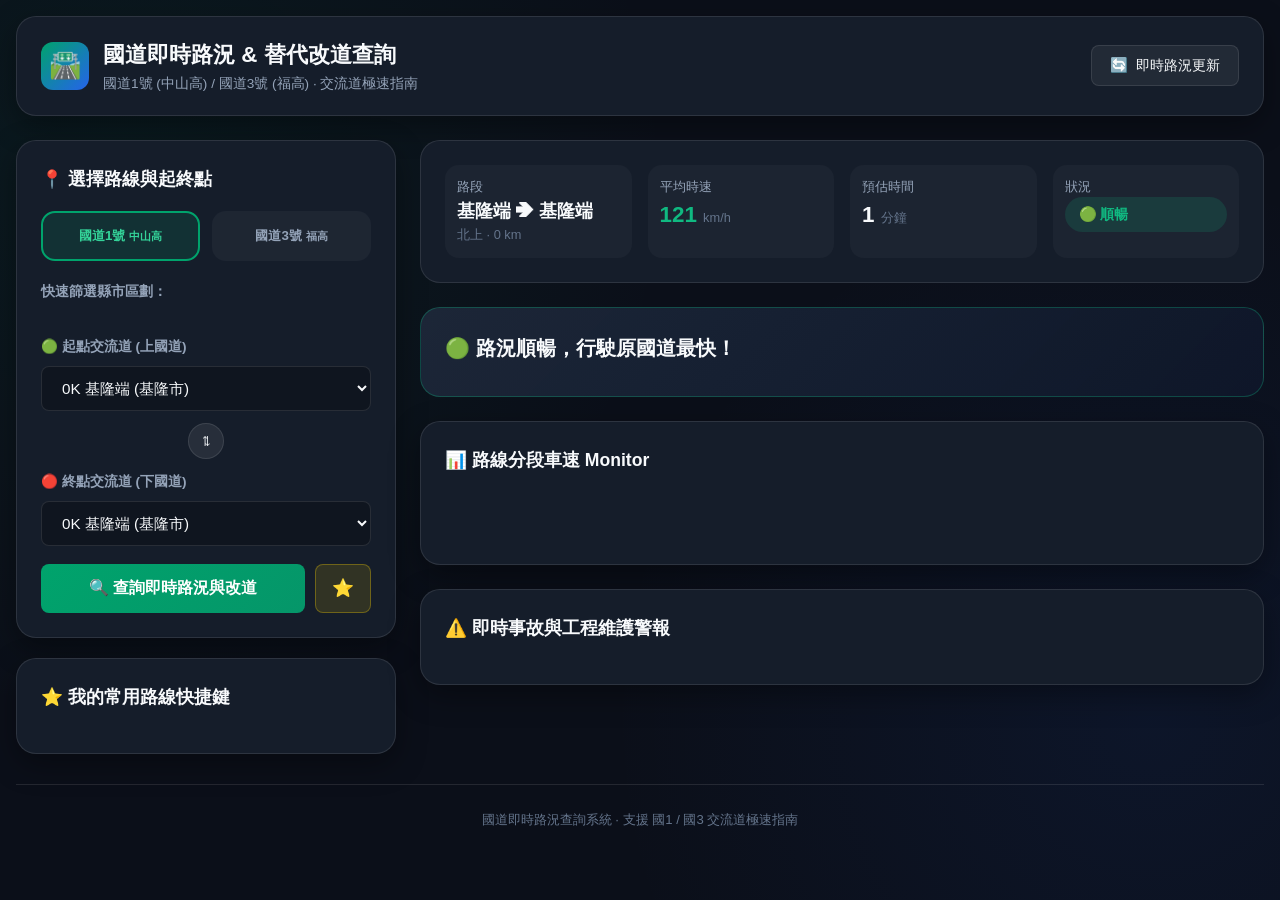
==== freeway-standalone.html @ f390b6ff "Add Taiwan freeway traffic and detour web app" ====
<!DOCTYPE html>
<html lang="zh-TW">
<head>
  <meta charset="UTF-8">
  <meta name="viewport" content="width=device-width, initial-scale=1.0, maximum-scale=1.0, user-scalable=no, viewport-fit=cover">
  <title>台灣國道1號與3號即時路況查詢 暨 改道路線建議系統</title>
  <meta name="description" content="專為台灣駕駛設計之國道1號 (中山高) 與國道3號 (福爾摩沙高) 交流道極速即時路況查詢系統。">
  
  <meta name="apple-mobile-web-app-capable" content="yes">
  <meta name="apple-mobile-web-app-status-bar-style" content="black-translucent">
  <meta name="apple-mobile-web-app-title" content="國道即時路況">
  
  <style>
/* CSS Design System */
:root {
  --font-family: -apple-system, BlinkMacSystemFont, "SF Pro Display", "SF Pro Text", "Segoe UI", Roboto, Arial, "Noto Sans TC", sans-serif;
  --bg-dark: #0B0F19;
  --bg-card: #151D2A;
  --border-color: rgba(255, 255, 255, 0.1);
  --n1-color: #00A36C;
  --n1-bg: rgba(0, 163, 108, 0.15);
  --n3-color: #2563EB;
  --n3-bg: rgba(37, 99, 235, 0.15);
  --text-primary: #F8FAFC;
  --text-secondary: #94A3B8;
  --text-muted: #64748B;
  --radius-sm: 8px;
  --radius-md: 14px;
  --radius-lg: 20px;
  --shadow-card: 0 10px 30px rgba(0, 0, 0, 0.35);
  --transition-fast: all 0.2s cubic-bezier(0.4, 0, 0.2, 1);
}

* { box-sizing: border-box; margin: 0; padding: 0; }
body {
  font-family: var(--font-family);
  background-color: var(--bg-dark);
  color: var(--text-primary);
  line-height: 1.6;
  min-height: 100vh;
  padding: 16px;
  background-image: 
    radial-gradient(circle at 10% 20%, rgba(0, 163, 108, 0.08) 0%, transparent 40%),
    radial-gradient(circle at 90% 80%, rgba(37, 99, 235, 0.08) 0%, transparent 40%);
  background-attachment: fixed;
}
.container { max-width: 1280px; margin: 0 auto; }
.app-header {
  display: flex; justify-content: space-between; align-items: center;
  padding: 20px 24px; background: var(--bg-card); border: 1px solid var(--border-color);
  border-radius: var(--radius-lg); margin-bottom: 24px; box-shadow: var(--shadow-card);
}
.brand { display: flex; align-items: center; gap: 14px; }
.brand-icon {
  width: 48px; height: 48px; background: linear-gradient(135deg, #00A36C 0%, #2563EB 100%);
  border-radius: 12px; display: flex; align-items: center; justify-content: center; font-size: 26px;
}
.brand-title h1 { font-size: 1.4rem; font-weight: 700; color: var(--text-primary); }
.brand-title p { font-size: 0.85rem; color: var(--text-secondary); }
.refresh-btn {
  background: rgba(255, 255, 255, 0.06); border: 1px solid var(--border-color);
  color: var(--text-primary); padding: 10px 18px; border-radius: var(--radius-sm);
  cursor: pointer; display: flex; align-items: center; gap: 8px; font-size: 0.9rem; font-weight: 500;
}
.main-layout { display: grid; grid-template-columns: 380px 1fr; gap: 24px; }
@media (max-width: 992px) { .main-layout { grid-template-columns: 1fr; } }
.sidebar { display: flex; flex-direction: column; gap: 20px; }
.card {
  background: var(--bg-card); border: 1px solid var(--border-color);
  border-radius: var(--radius-lg); padding: 24px; box-shadow: var(--shadow-card);
}
.card-title { font-size: 1.1rem; font-weight: 700; margin-bottom: 18px; display: flex; align-items: center; gap: 8px; }
.highway-tabs { display: grid; grid-template-columns: 1fr 1fr; gap: 12px; margin-bottom: 20px; }
.highway-tab {
  padding: 14px; border-radius: var(--radius-md); background: rgba(255, 255, 255, 0.04);
  border: 2px solid transparent; color: var(--text-secondary); cursor: pointer; text-align: center; font-weight: 700;
}
.highway-tab.active[data-hw="n1"] { background: var(--n1-bg); border-color: var(--n1-color); color: #34D399; }
.highway-tab.active[data-hw="n3"] { background: var(--n3-bg); border-color: var(--n3-color); color: #60A5FA; }
.form-group { margin-bottom: 18px; }
.form-label { display: block; font-size: 0.85rem; font-weight: 600; color: var(--text-secondary); margin-bottom: 8px; }
.county-filter { display: flex; gap: 6px; overflow-x: auto; padding-bottom: 8px; margin-bottom: 12px; }
.county-chip {
  padding: 4px 10px; background: rgba(255, 255, 255, 0.05); border: 1px solid var(--border-color);
  border-radius: 20px; font-size: 0.78rem; white-space: nowrap; cursor: pointer; color: var(--text-secondary);
}
.county-chip.active { background: rgba(255, 255, 255, 0.15); color: var(--text-primary); border-color: rgba(255, 255, 255, 0.3); }
.select-control {
  width: 100%; padding: 12px 16px; background: rgba(0, 0, 0, 0.25); border: 1px solid var(--border-color);
  border-radius: var(--radius-sm); color: var(--text-primary); font-size: 0.95rem; outline: none;
}
.swap-btn-container { display: flex; justify-content: center; margin: -6px 0 12px 0; }
.swap-btn {
  background: rgba(255, 255, 255, 0.08); border: 1px solid var(--border-color); color: var(--text-primary);
  width: 36px; height: 36px; border-radius: 50%; cursor: pointer; display: flex; align-items: center; justify-content: center;
}
.action-buttons { display: grid; grid-template-columns: 1fr auto; gap: 10px; margin-top: 10px; }
.primary-btn {
  background: linear-gradient(135deg, #00A36C 0%, #059669 100%); border: none; color: white;
  padding: 14px; border-radius: var(--radius-sm); font-size: 1rem; font-weight: 700; cursor: pointer;
}
.bookmark-btn {
  background: rgba(255, 215, 0, 0.12); border: 1px solid rgba(255, 215, 0, 0.3); color: #FBBF24;
  padding: 0 16px; border-radius: var(--radius-sm); font-size: 1.1rem; cursor: pointer;
}
.preset-item {
  display: flex; justify-content: space-between; align-items: center; padding: 12px 14px;
  background: rgba(255, 255, 255, 0.04); border: 1px solid var(--border-color); border-radius: var(--radius-sm); cursor: pointer; margin-bottom: 8px;
}
.preset-name { font-size: 0.9rem; font-weight: 700; }
.preset-delete { background: none; border: none; color: var(--text-muted); cursor: pointer; }
.content-area { display: flex; flex-direction: column; gap: 24px; }
.summary-card {
  display: grid; grid-template-columns: repeat(auto-fit, minmax(160px, 1fr)); gap: 16px;
  background: var(--bg-card); border-radius: var(--radius-lg); border: 1px solid var(--border-color); padding: 24px;
}
.stat-box { display: flex; flex-direction: column; padding: 12px; background: rgba(255, 255, 255, 0.03); border-radius: var(--radius-md); }
.stat-label { font-size: 0.8rem; color: var(--text-secondary); }
.stat-value { font-size: 1.4rem; font-weight: 800; color: var(--text-primary); }
.stat-unit { font-size: 0.8rem; font-weight: 400; color: var(--text-muted); }
.status-badge { display: inline-flex; align-items: center; gap: 6px; padding: 6px 14px; border-radius: 20px; font-weight: 700; font-size: 0.9rem; }
.detour-card {
  background: linear-gradient(135deg, rgba(30, 41, 59, 0.9) 0%, rgba(15, 23, 42, 0.95) 100%);
  border: 1px solid rgba(245, 158, 11, 0.4); border-radius: var(--radius-lg); padding: 24px;
}
.detour-card.smooth-route { border-color: rgba(16, 185, 129, 0.3); }
.detour-header { display: flex; justify-content: space-between; margin-bottom: 16px; }
.detour-badge { background: rgba(245, 158, 11, 0.2); color: #FBBF24; padding: 6px 14px; border-radius: 20px; font-weight: 700; font-size: 0.85rem; }
.detour-badge.no-detour { background: rgba(16, 185, 129, 0.2); color: #34D399; }
.detour-title { font-size: 1.25rem; font-weight: 700; margin-bottom: 8px; }
.comparison-grid { display: grid; grid-template-columns: 1fr 1fr; gap: 16px; margin-bottom: 20px; }
.comparison-box { padding: 16px; border-radius: var(--radius-md); background: rgba(0, 0, 0, 0.3); border: 1px solid var(--border-color); }
.comparison-box.alt-box { border-color: rgba(245, 158, 11, 0.5); background: rgba(245, 158, 11, 0.08); }
.turn-instructions { background: rgba(255, 255, 255, 0.03); border-radius: var(--radius-md); padding: 16px; }
.instruction-step { display: flex; gap: 12px; margin-bottom: 10px; font-size: 0.88rem; }
.step-num { background: rgba(255, 255, 255, 0.1); width: 22px; height: 22px; border-radius: 50%; display: flex; align-items: center; justify-content: center; font-size: 0.75rem; font-weight: 700; flex-shrink: 0; }
.visual-timeline { display: flex; align-items: center; overflow-x: auto; padding: 24px 10px; }
.timeline-node { display: flex; flex-direction: column; align-items: center; min-width: 100px; }
.node-dot { width: 18px; height: 18px; border-radius: 50%; background: #334155; border: 3px solid var(--bg-card); }
.node-dot.endpoint { background: #34D399; width: 22px; height: 22px; }
.node-name { font-size: 0.85rem; font-weight: 700; margin-top: 8px; white-space: nowrap; }
.node-km { font-size: 0.75rem; color: var(--text-muted); }
.timeline-segment { flex: 1; min-width: 90px; height: 8px; border-radius: 4px; margin: 0 -10px; position: relative; top: -18px; display: flex; align-items: center; justify-content: center; }
.segment-speed-tag { background: rgba(0, 0, 0, 0.8); padding: 2px 8px; border-radius: 10px; font-size: 0.75rem; font-weight: 700; white-space: nowrap; }
.incidents-list { display: flex; flex-direction: column; gap: 12px; }
.incident-item { display: flex; gap: 14px; padding: 16px; background: rgba(255, 255, 255, 0.03); border: 1px solid var(--border-color); border-radius: var(--radius-md); }
.incident-icon { font-size: 1.5rem; padding: 8px; background: rgba(255, 255, 255, 0.05); border-radius: var(--radius-sm); }
.incident-header-row { display: flex; justify-content: space-between; margin-bottom: 4px; }
.app-footer { text-align: center; padding: 24px 0; margin-top: 30px; font-size: 0.82rem; color: var(--text-muted); border-top: 1px solid var(--border-color); }
  </style>
</head>
<body>
  <div class="container">
    <header class="app-header">
      <div class="brand">
        <div class="brand-icon">🛣️</div>
        <div class="brand-title">
          <h1>國道即時路況 & 替代改道查詢</h1>
          <p>國道1號 (中山高) / 國道3號 (福高) · 交流道極速指南</p>
        </div>
      </div>
      <div class="header-status">
        <button id="refreshBtn" class="refresh-btn">
          <span class="refresh-icon">🔄</span>
          <span>即時路況更新</span>
        </button>
      </div>
    </header>

    <main class="main-layout">
      <aside class="sidebar">
        <section class="card">
          <h2 class="card-title">📍 選擇路線與起終點</h2>
          <div class="highway-tabs">
            <button class="highway-tab active" data-hw="n1">
              <span>國道1號</span>
              <small>中山高</small>
            </button>
            <button class="highway-tab" data-hw="n3">
              <span>國道3號</span>
              <small>福高</small>
            </button>
          </div>
          <div class="form-group">
            <label class="form-label">快速篩選縣市區劃：</label>
            <div id="countyChips" class="county-filter"></div>
          </div>
          <div class="form-group">
            <label for="startInterchange" class="form-label">🟢 起點交流道 (上國道)</label>
            <select id="startInterchange" class="select-control"></select>
          </div>
          <div class="swap-btn-container">
            <button id="swapBtn" class="swap-btn" title="反轉起終點">⇅</button>
          </div>
          <div class="form-group">
            <label for="endInterchange" class="form-label">🔴 終點交流道 (下國道)</label>
            <select id="endInterchange" class="select-control"></select>
          </div>
          <div class="action-buttons">
            <button id="queryBtn" class="primary-btn">🔍 查詢即時路況與改道</button>
            <button id="bookmarkBtn" class="bookmark-btn">⭐️</button>
          </div>
        </section>

        <section class="card">
          <h2 class="card-title">⭐ 我的常用路線快捷鍵</h2>
          <div id="presetsList" class="presets-list"></div>
        </section>
      </aside>

      <section class="content-area">
        <div id="summaryCard" class="summary-card"></div>
        <div id="detourCardContainer"></div>
        <div class="card">
          <h2 class="card-title">📊 路線分段車速 Monitor</h2>
          <div id="visualTimeline" class="visual-timeline"></div>
        </div>
        <div class="card">
          <h2 class="card-title">⚠️ 即時事故與工程維護警報</h2>
          <div id="incidentsList" class="incidents-list"></div>
        </div>
      </section>
    </main>

    <footer class="app-footer">
      <p>國道即時路況查詢系統 · 支援 國1 / 國3 交流道極速指南</p>
    </footer>
  </div>

  <script>
// Bundled Interchanges & Engine Script
const HIGHWAY_DATA = {
  n1: {
    id: 'n1', name: '國道1號 (中山高速公路)', shortName: '國1 中山高',
    counties: ['基隆市', '新北市', '台北市', '桃園市', '新竹縣', '新竹市', '苗栗縣', '台中市', '彰化縣', '雲林縣', '嘉義縣', '嘉義市', '台南市', '高雄市'],
    interchanges: [
      { id: 'n1_0', name: '基隆端', km: 0.0, county: '基隆市' },
      { id: 'n1_2', name: '八堵交流道', km: 2.6, county: '基隆市' },
      { id: 'n1_5', name: '大華系統交流道', km: 5.0, county: '基隆市' },
      { id: 'n1_7', name: '五堵交流道', km: 7.0, county: '基隆市' },
      { id: 'n1_10', name: '汐止交流道', km: 10.5, county: '新北市' },
      { id: 'n1_11', name: '汐止系統交流道', km: 11.5, county: '新北市' },
      { id: 'n1_15', name: '東湖交流道', km: 15.2, county: '台北市' },
      { id: 'n1_17', name: '內湖交流道', km: 16.8, county: '台北市' },
      { id: 'n1_23', name: '圓山交流道', km: 23.2, county: '台北市' },
      { id: 'n1_25', name: '台北交流道 (重慶北路)', km: 25.1, county: '台北市' },
      { id: 'n1_27', name: '三重交流道', km: 27.1, county: '新北市' },
      { id: 'n1_33', name: '五股交流道', km: 33.1, county: '新北市' },
      { id: 'n1_41', name: '林口交流道', km: 41.4, county: '新北市' },
      { id: 'n1_49', name: '桃園交流道 (南崁)', km: 49.1, county: '桃園市' },
      { id: 'n1_52', name: '機場系統交流道', km: 52.5, county: '桃園市' },
      { id: 'n1_57', name: '內壢交流道', km: 57.0, county: '桃園市' },
      { id: 'n1_62', name: '中壢交流道', km: 62.4, county: '桃園市' },
      { id: 'n1_65', name: '平鎮系統交流道', km: 65.4, county: '桃園市' },
      { id: 'n1_69', name: '楊梅交流道', km: 69.2, county: '桃園市' },
      { id: 'n1_83', name: '湖口交流道', km: 83.8, county: '新竹縣' },
      { id: 'n1_91', name: '竹北交流道', km: 91.0, county: '新竹縣' },
      { id: 'n1_95', name: '新竹交流道', km: 95.4, county: '新竹市' },
      { id: 'n1_99', name: '新竹系統交流道', km: 99.4, county: '新竹市' },
      { id: 'n1_110', name: '頭份交流道', km: 110.4, county: '苗栗縣' },
      { id: 'n1_125', name: '頭屋交流道', km: 125.4, county: '苗栗縣' },
      { id: 'n1_132', name: '苗栗交流道', km: 132.8, county: '苗栗縣' },
      { id: 'n1_150', name: '三義交流道', km: 150.2, county: '苗栗縣' },
      { id: 'n1_160', name: '后里交流道', km: 160.6, county: '台中市' },
      { id: 'n1_165', name: '台中系統交流道', km: 165.5, county: '台中市' },
      { id: 'n1_174', name: '大雅交流道', km: 174.2, county: '台中市' },
      { id: 'n1_178', name: '台中交流道 (台灣大道)', km: 178.6, county: '台中市' },
      { id: 'n1_181', name: '南屯交流道', km: 181.4, county: '台中市' },
      { id: 'n1_192', name: '彰化系統交流道', km: 192.8, county: '彰化縣' },
      { id: 'n1_198', name: '彰化交流道', km: 198.4, county: '彰化縣' },
      { id: 'n1_207', name: '埔鹽系統交流道', km: 207.7, county: '彰化縣' },
      { id: 'n1_211', name: '員林交流道', km: 211.0, county: '彰化縣' },
      { id: 'n1_230', name: '西螺交流道', km: 230.5, county: '雲林縣' },
      { id: 'n1_243', name: '雲林系統交流道', km: 243.8, county: '雲林縣' },
      { id: 'n1_264', name: '嘉義交流道', km: 264.8, county: '嘉義市' },
      { id: 'n1_272', name: '嘉義系統交流道', km: 272.9, county: '嘉義縣' },
      { id: 'n1_288', name: '新營交流道', km: 288.4, county: '台南市' },
      { id: 'n1_315', name: '台南系統交流道', km: 315.5, county: '台南市' },
      { id: 'n1_327', name: '仁德交流道', km: 327.4, county: '台南市' },
      { id: 'n1_330', name: '仁德系統交流道', km: 330.4, county: '台南市' },
      { id: 'n1_346', name: '高雄系統交流道', km: 346.7, county: '高雄市' },
      { id: 'n1_362', name: '鼎金系統交流道', km: 362.4, county: '高雄市' },
      { id: 'n1_367', name: '高雄交流道', km: 367.4, county: '高雄市' },
      { id: 'n1_373', name: '高雄端', km: 373.4, county: '高雄市' }
    ]
  },
  n3: {
    id: 'n3', name: '國道3號 (福爾摩沙高速公路)', shortName: '國3 福高',
    counties: ['基隆市', '新北市', '台北市', '桃園市', '新竹縣', '新竹市', '苗栗縣', '台中市', '彰化縣', '南投縣', '雲林縣', '嘉義縣', '台南市', '高雄市', '屏東縣'],
    interchanges: [
      { id: 'n3_0', name: '基金交流道', km: 0.0, county: '基隆市' },
      { id: 'n3_10', name: '汐止系統交流道', km: 10.9, county: '新北市' },
      { id: 'n3_15', name: '南港交流道', km: 15.1, county: '台北市' },
      { id: 'n3_20', name: '木柵交流道', km: 20.8, county: '台北市' },
      { id: 'n3_26', name: '新店交流道', km: 26.8, county: '新北市' },
      { id: 'n3_35', name: '中和交流道', km: 35.8, county: '新北市' },
      { id: 'n3_42', name: '土城交流道', km: 42.8, county: '新北市' },
      { id: 'n3_50', name: '三峽交流道', km: 50.6, county: '新北市' },
      { id: 'n3_62', name: '大溪交流道', km: 62.7, county: '桃園市' },
      { id: 'n3_68', name: '龍潭交流道', km: 68.3, county: '桃園市' },
      { id: 'n3_79', name: '關西交流道', km: 79.3, county: '新竹縣' },
      { id: 'n3_90', name: '竹林交流道', km: 90.3, county: '新竹縣' },
      { id: 'n3_100', name: '新竹系統交流道', km: 100.8, county: '新竹縣' },
      { id: 'n3_109', name: '香山交流道', km: 109.2, county: '新竹市' },
      { id: 'n3_115', name: '西濱交流道', km: 115.2, county: '苗栗縣' },
      { id: 'n3_130', name: '後龍交流道', km: 130.6, county: '苗栗縣' },
      { id: 'n3_164', name: '大甲交流道', km: 164.2, county: '台中市' },
      { id: 'n3_176', name: '沙鹿交流道', km: 176.1, county: '台中市' },
      { id: 'n3_196', name: '彰化系統交流道', km: 196.8, county: '彰化縣' },
      { id: 'n3_202', name: '快官交流道', km: 202.1, county: '彰化縣' },
      { id: 'n3_209', name: '中投交流道', km: 209.0, county: '台中市' },
      { id: 'n3_211', name: '霧峰交流道', km: 211.3, county: '台中市' },
      { id: 'n3_217', name: '草屯交流道', km: 217.4, county: '南投縣' },
      { id: 'n3_228', name: '南投交流道', km: 228.3, county: '南投縣' },
      { id: 'n3_237', name: '名間交流道', km: 237.0, county: '南投縣' },
      { id: 'n3_260', name: '斗六交流道', km: 260.7, county: '雲林縣' },
      { id: 'n3_297', name: '中埔交流道', km: 297.4, county: '嘉義縣' },
      { id: 'n3_334', name: '官田系統交流道', km: 334.9, county: '台南市' },
      { id: 'n3_357', name: '關廟交流道', km: 357.0, county: '台南市' },
      { id: 'n3_383', name: '燕巢系統交流道', km: 383.5, county: '高雄市' },
      { id: 'n3_391', name: '九如交流道', km: 391.6, county: '屏東縣' },
      { id: 'n3_415', name: '竹田系統交流道', km: 415.2, county: '屏東縣' },
      { id: 'n3_431', name: '大鵬灣端', km: 431.5, county: '屏東縣' }
    ]
  }
};

const DETOUR_DATABASE = [
  {
    id: 'detour_north_61', highwayId: 'n1', name: '台北-新竹/苗栗段 避開國1壅塞改走台61西濱快速道路',
    startKm: 33.0, endKm: 110.0, alternateRouteName: '台61線 西濱快速道路 (八里 ➔ 香山 ➔ 竹南)',
    offRampInstruction: '從五股交流道改接台64線快速道路（八里方向），隨後轉入台61線西濱快速道路南下。',
    onRampInstruction: '於台61線香山/竹南匝道駛離，依指標轉台1己線或縣道124線重新接回國道1號頭份/竹北交流道。',
    baseSpeed: 75
  },
  {
    id: 'detour_general_line1', highwayId: 'n1', name: '短程區域替代：改走台1線 (省道中山路)',
    startKm: 0.0, endKm: 373.0, alternateRouteName: '省道 台1線 (中山路)',
    offRampInstruction: '於前方最新交流道立刻駛離國道，跟隨「台1線」省道標誌行駛。',
    onRampInstruction: '通過事故/嚴重壅塞路段後，於下一個交流道重新進入國道。',
    baseSpeed: 50
  }
];

class TrafficEngine {
  constructor() { this.generateMockIncidents(); }
  generateMockIncidents() {
    this.incidentsSeed = [
      { id: '1', highwayId: 'n1', km: 42.5, type: 'accident', title: '小客車追撞事故', severity: 'high', speedDrop: 45, icon: '💥', desc: '占用內側車道，警方已抵達處理中。', locationName: '國道1號 南向 42.5K', timestamp: '即時' },
      { id: '2', highwayId: 'n3', km: 78.0, type: 'construction', title: '路面修補施工', severity: 'medium', speedDrop: 25, icon: '🚧', desc: '占用外側路肩，請減速慢行。', locationName: '國道3號 北向 78.0K', timestamp: '即時' }
    ];
  }
  evaluateRoute(highwayId, startId, endId) {
    const hw = HIGHWAY_DATA[highwayId];
    const startIndex = hw.interchanges.findIndex(i => i.id === startId);
    const endIndex = hw.interchanges.findIndex(i => i.id === endId);
    if (startIndex === -1 || endIndex === -1) return null;

    const isSouthbound = startIndex < endIndex;
    const step = isSouthbound ? 1 : -1;
    const routeNodes = [];
    for (let i = startIndex; isSouthbound ? i <= endIndex : i >= endIndex; i += step) {
      routeNodes.push(hw.interchanges[i]);
    }

    const startKm = hw.interchanges[startIndex].km;
    const endKm = hw.interchanges[endIndex].km;
    const totalDist = Math.abs(endKm - startKm);
    const minKm = Math.min(startKm, endKm);
    const maxKm = Math.max(startKm, endKm);

    const activeInc = this.incidentsSeed.filter(inc => inc.highwayId === highwayId && inc.km >= minKm && inc.km <= maxKm);

    const segments = [];
    let totalMins = 0;
    let worstSpeed = 110;

    for (let i = 0; i < routeNodes.length - 1; i++) {
      const from = routeNodes[i];
      const to = routeNodes[i + 1];
      const segDist = Math.abs(to.km - from.km);
      let speed = 90;
      if (from.name.includes('林口') || from.name.includes('湖口') || from.name.includes('中和')) speed -= 25;
      activeInc.forEach(inc => speed -= inc.speedDrop);
      speed = Math.max(20, Math.min(110, speed));
      if (speed < worstSpeed) worstSpeed = speed;
      const travelMins = Math.round((segDist / speed) * 60);
      totalMins += travelMins;
      segments.push({ from, to, distance: Math.round(segDist*10)/10, speed, travelMins, status: this.getStatus(speed), incidents: activeInc });
    }

    const avgSpeed = Math.round(worstSpeed * 1.1);
    const rule = DETOUR_DATABASE[0];
    const detourMins = Math.round((totalDist * 1.1 / rule.baseSpeed) * 60);

    return {
      highway: hw, start: hw.interchanges[startIndex], end: hw.interchanges[endIndex],
      directionName: isSouthbound ? '南下' : '北上', totalDistance: Math.round(totalDist*10)/10,
      totalTravelMinutes: Math.max(1, totalMins), averageSpeed: avgSpeed, worstSpeed, overallStatus: this.getStatus(avgSpeed),
      segments, incidents: activeInc,
      detourAdvice: {
        recommended: worstSpeed < 50 || activeInc.length > 0, rule, detourTravelMins: detourMins,
        minutesSaved: totalMins - detourMins, reason: activeInc.length > 0 ? '目前發生事故壅塞，建議改道。' : '車流順暢，原國道最快。'
      }
    };
  }
  getStatus(speed) {
    if (speed >= 80) return { label: '順暢', color: '#10B981', bg: 'rgba(16,185,129,0.15)', icon: '🟢' };
    if (speed >= 60) return { label: '車多', color: '#84CC16', bg: 'rgba(132,204,22,0.15)', icon: '🟡' };
    if (speed >= 40) return { label: '壅塞', color: '#F59E0B', bg: 'rgba(245,158,11,0.15)', icon: '🟠' };
    return { label: '嚴重要塞', color: '#EF4444', bg: 'rgba(239,68,68,0.2)', icon: '🔴' };
  }
}

document.addEventListener('DOMContentLoaded', () => {
  const engine = new TrafficEngine();
  let currentHw = 'n1';
  let savedPresets = JSON.parse(localStorage.getItem('freeway_saved_presets') || '[]');

  const startSel = document.getElementById('startInterchange');
  const endSel = document.getElementById('endInterchange');
  const swapBtn = document.getElementById('swapBtn');
  const queryBtn = document.getElementById('queryBtn');
  const bookmarkBtn = document.getElementById('bookmarkBtn');
  const refreshBtn = document.getElementById('refreshBtn');

  function populateSelects() {
    const hw = HIGHWAY_DATA[currentHw];
    startSel.innerHTML = ''; endSel.innerHTML = '';
    hw.interchanges.forEach(item => {
      startSel.appendChild(new Option(`${item.km}K ${item.name} (${item.county})`, item.id));
      endSel.appendChild(new Option(`${item.km}K ${item.name} (${item.county})`, item.id));
    });
  }

  function query() {
    const res = engine.evaluateRoute(currentHw, startSel.value, endSel.value);
    if (!res) return;
    document.getElementById('summaryCard').innerHTML = `
      <div class="stat-box"><span class="stat-label">路段</span><span class="stat-value" style="font-size:1.1rem;">${res.start.name} ➔ ${res.end.name}</span><span class="stat-unit">${res.directionName} · ${res.totalDistance} km</span></div>
      <div class="stat-box"><span class="stat-label">平均時速</span><span class="stat-value" style="color:${res.overallStatus.color};">${res.averageSpeed} <span class="stat-unit">km/h</span></span></div>
      <div class="stat-box"><span class="stat-label">預估時間</span><span class="stat-value">${res.totalTravelMinutes} <span class="stat-unit">分鐘</span></span></div>
      <div class="stat-box"><span class="stat-label">狀況</span><div class="status-badge" style="background:${res.overallStatus.bg}; color:${res.overallStatus.color};">${res.overallStatus.icon} ${res.overallStatus.label}</div></div>
    `;

    const d = res.detourAdvice;
    document.getElementById('detourCardContainer').innerHTML = d.recommended ? `
      <div class="detour-card">
        <div class="detour-header"><div><div class="detour-title">⚠️ 建議改道路線</div><div style="font-size:0.9rem; color:#CBD5E1;">${d.reason}</div></div><div class="detour-badge">🛣️ 建議改道</div></div>
        <div class="comparison-grid">
          <div class="comparison-box"><div style="font-size:0.8rem; color:#94A3B8;">🚗 原國道</div><div style="font-size:1.3rem; font-weight:800;">${res.totalTravelMinutes} 分鐘</div></div>
          <div class="comparison-box alt-box"><div style="font-size:0.8rem; color:#FBBF24;">🛣️ ${d.rule.alternateRouteName}</div><div style="font-size:1.3rem; font-weight:800; color:#FBBF24;">預估 ${d.detourTravelMins} 分鐘</div></div>
        </div>
        <div class="turn-instructions"><div class="instruction-step"><span class="step-num">1</span><div><strong>切換指引：</strong>${d.rule.offRampInstruction}</div></div></div>
      </div>
    ` : `<div class="detour-card smooth-route"><div class="detour-title">🟢 路況順暢，行駛原國道最快！</div></div>`;
  }

  document.querySelectorAll('.highway-tab').forEach(tab => {
    tab.addEventListener('click', () => {
      document.querySelectorAll('.highway-tab').forEach(t => t.classList.remove('active'));
      tab.classList.add('active'); currentHw = tab.dataset.hw;
      populateSelects(); query();
    });
  });

  swapBtn.addEventListener('click', () => {
    const t = startSel.value; startSel.value = endSel.value; endSel.value = t; query();
  });
  queryBtn.addEventListener('click', query);
  refreshBtn.addEventListener('click', () => { engine.generateMockIncidents(); query(); });

  populateSelects(); query();
});
  </script>
</body>
</html>
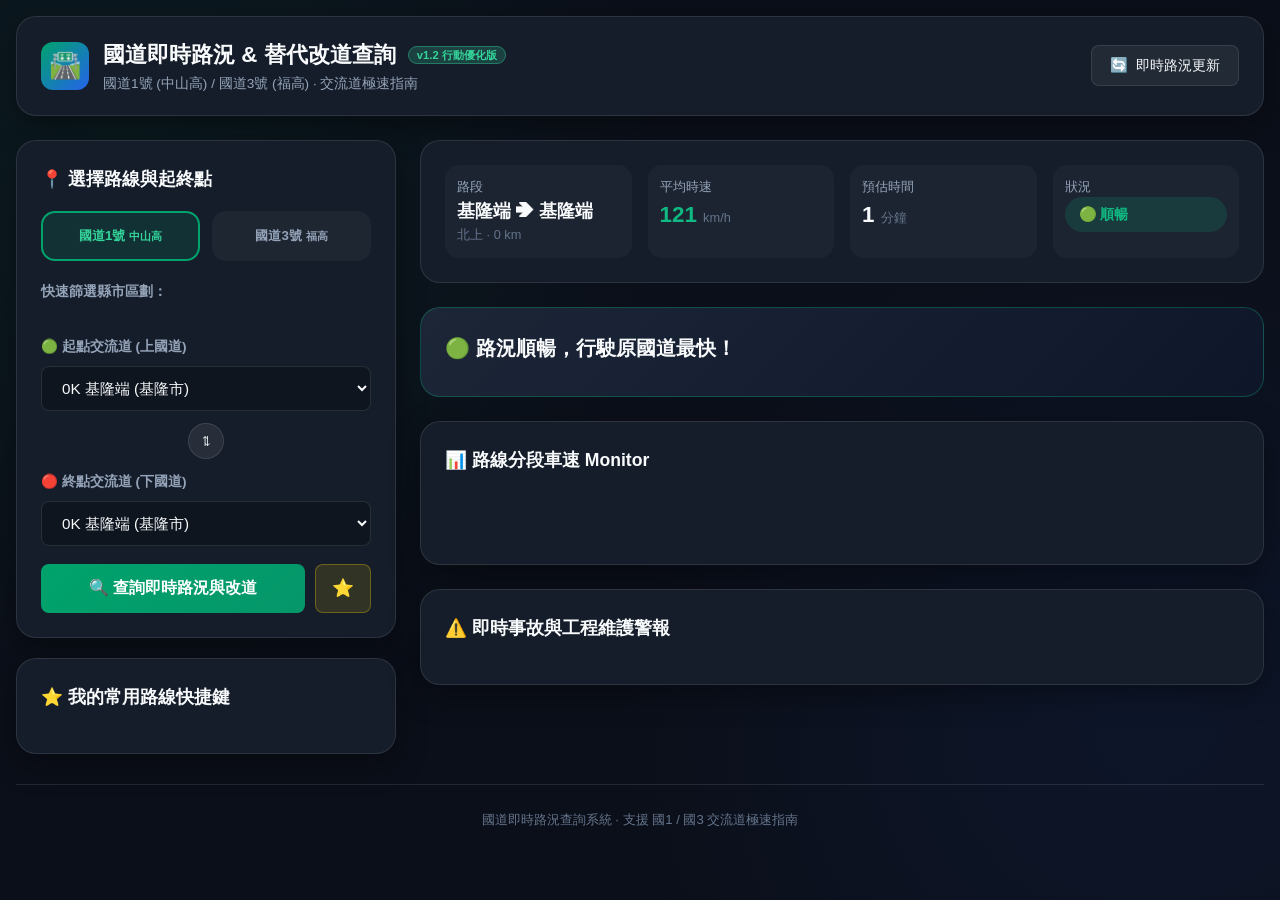
==== commit 3d45fe68: "Add version indicator v1.2 Mobile Edition" ====
--- a/freeway-standalone.html
+++ b/freeway-standalone.html
@@ -63,7 +63,24 @@
   cursor: pointer; display: flex; align-items: center; gap: 8px; font-size: 0.9rem; font-weight: 500;
 }
 .main-layout { display: grid; grid-template-columns: 380px 1fr; gap: 24px; }
-@media (max-width: 992px) { .main-layout { grid-template-columns: 1fr; } }
+@media (max-width: 992px) { .main-layout { grid-template-columns: 1fr; gap: 16px; } }
+@media (max-width: 768px) {
+  body { padding: 10px 8px; }
+  .app-header { flex-direction: column; align-items: stretch; padding: 16px; gap: 12px; text-align: center; }
+  .brand { justify-content: center; }
+  .brand-icon { width: 40px; height: 40px; font-size: 22px; }
+  .brand-title h1 { font-size: 1.15rem; }
+  .header-status { width: 100%; }
+  .refresh-btn { width: 100%; justify-content: center; padding: 12px; }
+  .card { padding: 16px; border-radius: 14px; }
+  .summary-card { padding: 16px; grid-template-columns: 1fr 1fr; gap: 10px; }
+  .stat-box { padding: 10px; }
+  .stat-value { font-size: 1.15rem; }
+  .comparison-grid { grid-template-columns: 1fr; gap: 12px; }
+  .detour-card { padding: 16px; }
+  .detour-header { flex-direction: column; gap: 8px; }
+  .detour-badge { align-self: flex-start; }
+}
 .sidebar { display: flex; flex-direction: column; gap: 20px; }
 .card {
   background: var(--bg-card); border: 1px solid var(--border-color);
@@ -155,7 +172,7 @@
       <div class="brand">
         <div class="brand-icon">🛣️</div>
         <div class="brand-title">
-          <h1>國道即時路況 & 替代改道查詢</h1>
+          <h1>國道即時路況 & 替代改道查詢 <span style="font-size: 0.7rem; background: rgba(52, 211, 153, 0.2); color: #34D399; padding: 2px 8px; border-radius: 10px; border: 1px solid rgba(52, 211, 153, 0.4); margin-left: 6px; vertical-align: middle;">v1.2 行動優化版</span></h1>
           <p>國道1號 (中山高) / 國道3號 (福高) · 交流道極速指南</p>
         </div>
       </div>
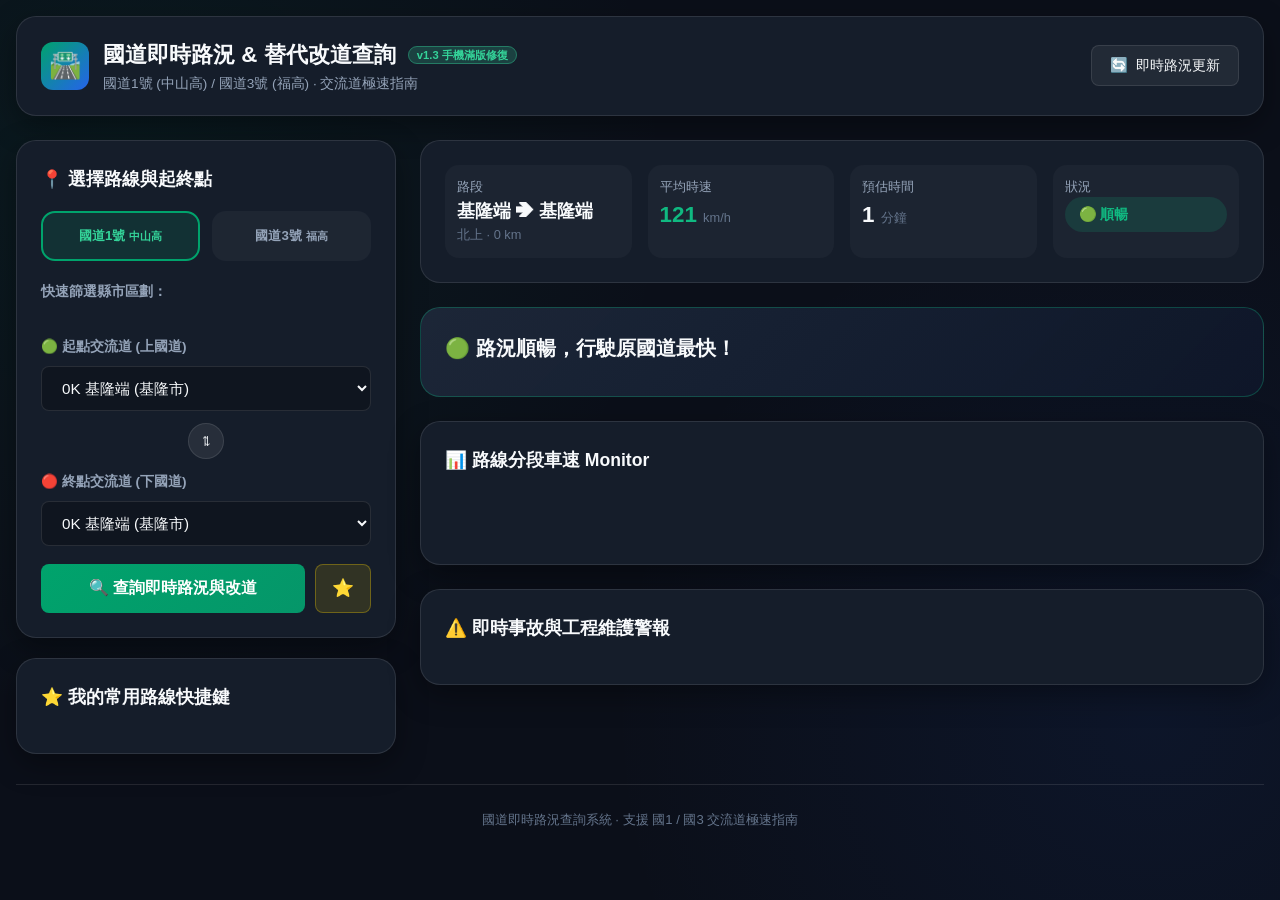
==== commit 1eb62d38: "Fix mobile CSS cascade order with bottom media queries v1.3" ====
--- a/freeway-standalone.html
+++ b/freeway-standalone.html
@@ -32,6 +32,7 @@
 }
 
 * { box-sizing: border-box; margin: 0; padding: 0; }
+html, body { width: 100%; max-width: 100vw; overflow-x: hidden; }
 body {
   font-family: var(--font-family);
   background-color: var(--bg-dark);
@@ -44,7 +45,7 @@
     radial-gradient(circle at 90% 80%, rgba(37, 99, 235, 0.08) 0%, transparent 40%);
   background-attachment: fixed;
 }
-.container { max-width: 1280px; margin: 0 auto; }
+.container { width: 100%; max-width: 1280px; margin: 0 auto; box-sizing: border-box; }
 .app-header {
   display: flex; justify-content: space-between; align-items: center;
   padding: 20px 24px; background: var(--bg-card); border: 1px solid var(--border-color);
@@ -62,29 +63,11 @@
   color: var(--text-primary); padding: 10px 18px; border-radius: var(--radius-sm);
   cursor: pointer; display: flex; align-items: center; gap: 8px; font-size: 0.9rem; font-weight: 500;
 }
-.main-layout { display: grid; grid-template-columns: 380px 1fr; gap: 24px; }
-@media (max-width: 992px) { .main-layout { grid-template-columns: 1fr; gap: 16px; } }
-@media (max-width: 768px) {
-  body { padding: 10px 8px; }
-  .app-header { flex-direction: column; align-items: stretch; padding: 16px; gap: 12px; text-align: center; }
-  .brand { justify-content: center; }
-  .brand-icon { width: 40px; height: 40px; font-size: 22px; }
-  .brand-title h1 { font-size: 1.15rem; }
-  .header-status { width: 100%; }
-  .refresh-btn { width: 100%; justify-content: center; padding: 12px; }
-  .card { padding: 16px; border-radius: 14px; }
-  .summary-card { padding: 16px; grid-template-columns: 1fr 1fr; gap: 10px; }
-  .stat-box { padding: 10px; }
-  .stat-value { font-size: 1.15rem; }
-  .comparison-grid { grid-template-columns: 1fr; gap: 12px; }
-  .detour-card { padding: 16px; }
-  .detour-header { flex-direction: column; gap: 8px; }
-  .detour-badge { align-self: flex-start; }
-}
-.sidebar { display: flex; flex-direction: column; gap: 20px; }
+.main-layout { display: grid; grid-template-columns: 380px 1fr; gap: 24px; width: 100%; }
+.sidebar { display: flex; flex-direction: column; gap: 20px; width: 100%; }
 .card {
   background: var(--bg-card); border: 1px solid var(--border-color);
-  border-radius: var(--radius-lg); padding: 24px; box-shadow: var(--shadow-card);
+  border-radius: var(--radius-lg); padding: 24px; box-shadow: var(--shadow-card); width: 100%;
 }
 .card-title { font-size: 1.1rem; font-weight: 700; margin-bottom: 18px; display: flex; align-items: center; gap: 8px; }
 .highway-tabs { display: grid; grid-template-columns: 1fr 1fr; gap: 12px; margin-bottom: 20px; }
@@ -94,9 +77,9 @@
 }
 .highway-tab.active[data-hw="n1"] { background: var(--n1-bg); border-color: var(--n1-color); color: #34D399; }
 .highway-tab.active[data-hw="n3"] { background: var(--n3-bg); border-color: var(--n3-color); color: #60A5FA; }
-.form-group { margin-bottom: 18px; }
+.form-group { margin-bottom: 18px; width: 100%; }
 .form-label { display: block; font-size: 0.85rem; font-weight: 600; color: var(--text-secondary); margin-bottom: 8px; }
-.county-filter { display: flex; gap: 6px; overflow-x: auto; padding-bottom: 8px; margin-bottom: 12px; }
+.county-filter { display: flex; gap: 6px; overflow-x: auto; padding-bottom: 8px; margin-bottom: 12px; width: 100%; -webkit-overflow-scrolling: touch; }
 .county-chip {
   padding: 4px 10px; background: rgba(255, 255, 255, 0.05); border: 1px solid var(--border-color);
   border-radius: 20px; font-size: 0.78rem; white-space: nowrap; cursor: pointer; color: var(--text-secondary);
@@ -126,10 +109,10 @@
 }
 .preset-name { font-size: 0.9rem; font-weight: 700; }
 .preset-delete { background: none; border: none; color: var(--text-muted); cursor: pointer; }
-.content-area { display: flex; flex-direction: column; gap: 24px; }
+.content-area { display: flex; flex-direction: column; gap: 24px; width: 100%; }
 .summary-card {
   display: grid; grid-template-columns: repeat(auto-fit, minmax(160px, 1fr)); gap: 16px;
-  background: var(--bg-card); border-radius: var(--radius-lg); border: 1px solid var(--border-color); padding: 24px;
+  background: var(--bg-card); border-radius: var(--radius-lg); border: 1px solid var(--border-color); padding: 24px; width: 100%;
 }
 .stat-box { display: flex; flex-direction: column; padding: 12px; background: rgba(255, 255, 255, 0.03); border-radius: var(--radius-md); }
 .stat-label { font-size: 0.8rem; color: var(--text-secondary); }
@@ -138,7 +121,7 @@
 .status-badge { display: inline-flex; align-items: center; gap: 6px; padding: 6px 14px; border-radius: 20px; font-weight: 700; font-size: 0.9rem; }
 .detour-card {
   background: linear-gradient(135deg, rgba(30, 41, 59, 0.9) 0%, rgba(15, 23, 42, 0.95) 100%);
-  border: 1px solid rgba(245, 158, 11, 0.4); border-radius: var(--radius-lg); padding: 24px;
+  border: 1px solid rgba(245, 158, 11, 0.4); border-radius: var(--radius-lg); padding: 24px; width: 100%;
 }
 .detour-card.smooth-route { border-color: rgba(16, 185, 129, 0.3); }
 .detour-header { display: flex; justify-content: space-between; margin-bottom: 16px; }
@@ -151,19 +134,42 @@
 .turn-instructions { background: rgba(255, 255, 255, 0.03); border-radius: var(--radius-md); padding: 16px; }
 .instruction-step { display: flex; gap: 12px; margin-bottom: 10px; font-size: 0.88rem; }
 .step-num { background: rgba(255, 255, 255, 0.1); width: 22px; height: 22px; border-radius: 50%; display: flex; align-items: center; justify-content: center; font-size: 0.75rem; font-weight: 700; flex-shrink: 0; }
-.visual-timeline { display: flex; align-items: center; overflow-x: auto; padding: 24px 10px; }
-.timeline-node { display: flex; flex-direction: column; align-items: center; min-width: 100px; }
+.visual-timeline { display: flex; align-items: center; overflow-x: auto; padding: 24px 10px; width: 100%; -webkit-overflow-scrolling: touch; }
+.timeline-node { display: flex; flex-direction: column; align-items: center; min-width: 80px; }
 .node-dot { width: 18px; height: 18px; border-radius: 50%; background: #334155; border: 3px solid var(--bg-card); }
 .node-dot.endpoint { background: #34D399; width: 22px; height: 22px; }
 .node-name { font-size: 0.85rem; font-weight: 700; margin-top: 8px; white-space: nowrap; }
 .node-km { font-size: 0.75rem; color: var(--text-muted); }
-.timeline-segment { flex: 1; min-width: 90px; height: 8px; border-radius: 4px; margin: 0 -10px; position: relative; top: -18px; display: flex; align-items: center; justify-content: center; }
+.timeline-segment { flex: 1; min-width: 70px; height: 8px; border-radius: 4px; margin: 0 -10px; position: relative; top: -18px; display: flex; align-items: center; justify-content: center; }
 .segment-speed-tag { background: rgba(0, 0, 0, 0.8); padding: 2px 8px; border-radius: 10px; font-size: 0.75rem; font-weight: 700; white-space: nowrap; }
-.incidents-list { display: flex; flex-direction: column; gap: 12px; }
+.incidents-list { display: flex; flex-direction: column; gap: 12px; width: 100%; }
 .incident-item { display: flex; gap: 14px; padding: 16px; background: rgba(255, 255, 255, 0.03); border: 1px solid var(--border-color); border-radius: var(--radius-md); }
 .incident-icon { font-size: 1.5rem; padding: 8px; background: rgba(255, 255, 255, 0.05); border-radius: var(--radius-sm); }
 .incident-header-row { display: flex; justify-content: space-between; margin-bottom: 4px; }
 .app-footer { text-align: center; padding: 24px 0; margin-top: 30px; font-size: 0.82rem; color: var(--text-muted); border-top: 1px solid var(--border-color); }
+
+/* MOBILE RESPONSIVE MEDIA QUERIES AT BOTTOM */
+@media (max-width: 992px) {
+  .main-layout { grid-template-columns: 1fr !important; gap: 16px; }
+}
+@media (max-width: 768px) {
+  body { padding: 8px 4px !important; }
+  .container { width: 100% !important; padding: 0 4px !important; }
+  .app-header { flex-direction: column !important; align-items: stretch !important; padding: 14px 12px !important; gap: 10px !important; text-align: center !important; }
+  .brand { justify-content: center !important; }
+  .brand-icon { width: 36px !important; height: 36px !important; font-size: 20px !important; }
+  .brand-title h1 { font-size: 1.05rem !important; line-height: 1.3 !important; }
+  .header-status { width: 100% !important; }
+  .refresh-btn { width: 100% !important; justify-content: center !important; padding: 10px !important; font-size: 0.85rem !important; }
+  .card { padding: 14px 12px !important; border-radius: 12px !important; }
+  .summary-card { padding: 12px !important; grid-template-columns: 1fr 1fr !important; gap: 8px !important; }
+  .stat-box { padding: 8px !important; }
+  .stat-value { font-size: 1.05rem !important; }
+  .comparison-grid { grid-template-columns: 1fr !important; gap: 10px !important; }
+  .detour-card { padding: 14px 12px !important; }
+  .detour-header { flex-direction: column !important; gap: 8px !important; }
+  .detour-badge { align-self: flex-start !important; }
+}
   </style>
 </head>
 <body>
@@ -172,7 +178,7 @@
       <div class="brand">
         <div class="brand-icon">🛣️</div>
         <div class="brand-title">
-          <h1>國道即時路況 & 替代改道查詢 <span style="font-size: 0.7rem; background: rgba(52, 211, 153, 0.2); color: #34D399; padding: 2px 8px; border-radius: 10px; border: 1px solid rgba(52, 211, 153, 0.4); margin-left: 6px; vertical-align: middle;">v1.2 行動優化版</span></h1>
+          <h1>國道即時路況 & 替代改道查詢 <span style="font-size: 0.7rem; background: rgba(52, 211, 153, 0.2); color: #34D399; padding: 2px 8px; border-radius: 10px; border: 1px solid rgba(52, 211, 153, 0.4); margin-left: 6px; vertical-align: middle;">v1.3 手機滿版修復</span></h1>
           <p>國道1號 (中山高) / 國道3號 (福高) · 交流道極速指南</p>
         </div>
       </div>
@@ -245,7 +251,6 @@
   </div>
 
   <script>
-// Bundled Interchanges & Engine Script
 const HIGHWAY_DATA = {
   n1: {
     id: 'n1', name: '國道1號 (中山高速公路)', shortName: '國1 中山高',
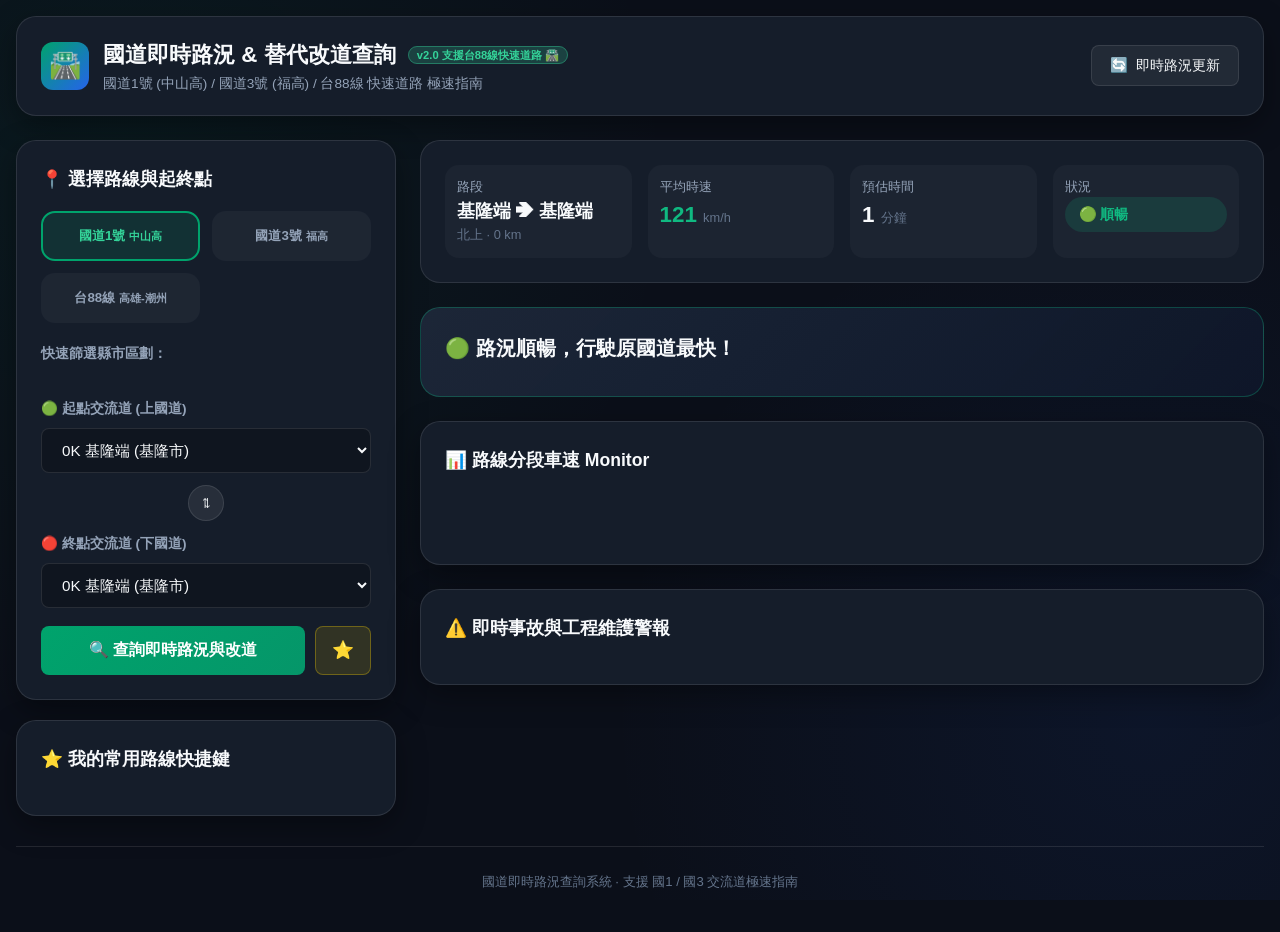
==== commit 9d023c1e: "Add Highway 台88線 (高雄-潮州快速道路) support v2.0" ====
--- a/freeway-standalone.html
+++ b/freeway-standalone.html
@@ -2,7 +2,7 @@
 <html lang="zh-TW">
 <head>
   <meta charset="UTF-8">
-  <meta name="viewport" content="width=device-width, initial-scale=1.0, maximum-scale=1.0, user-scalable=no, viewport-fit=cover">
+  <meta name="viewport" content="width=device-width, initial-scale=1.0, viewport-fit=cover">
   <title>台灣國道1號與3號即時路況查詢 暨 改道路線建議系統</title>
   <meta name="description" content="專為台灣駕駛設計之國道1號 (中山高) 與國道3號 (福爾摩沙高) 交流道極速即時路況查詢系統。">
   
@@ -178,8 +178,8 @@
       <div class="brand">
         <div class="brand-icon">🛣️</div>
         <div class="brand-title">
-          <h1>國道即時路況 & 替代改道查詢 <span style="font-size: 0.7rem; background: rgba(52, 211, 153, 0.2); color: #34D399; padding: 2px 8px; border-radius: 10px; border: 1px solid rgba(52, 211, 153, 0.4); margin-left: 6px; vertical-align: middle;">v1.3 手機滿版修復</span></h1>
-          <p>國道1號 (中山高) / 國道3號 (福高) · 交流道極速指南</p>
+          <h1>國道即時路況 & 替代改道查詢 <span style="font-size: 0.7rem; background: rgba(52, 211, 153, 0.2); color: #34D399; padding: 2px 8px; border-radius: 10px; border: 1px solid rgba(52, 211, 153, 0.4); margin-left: 6px; vertical-align: middle;">v2.0 支援台88線快速道路 🛣️</span></h1>
+          <p>國道1號 (中山高) / 國道3號 (福高) / 台88線 快速道路 極速指南</p>
         </div>
       </div>
       <div class="header-status">
@@ -202,6 +202,10 @@
             <button class="highway-tab" data-hw="n3">
               <span>國道3號</span>
               <small>福高</small>
+            </button>
+            <button class="highway-tab" data-hw="e88">
+              <span>台88線</span>
+              <small>高雄-潮州</small>
             </button>
           </div>
           <div class="form-group">
@@ -344,6 +348,19 @@
       { id: 'n3_415', name: '竹田系統交流道', km: 415.2, county: '屏東縣' },
       { id: 'n3_431', name: '大鵬灣端', km: 431.5, county: '屏東縣' }
     ]
+  },
+  e88: {
+    id: 'e88', name: '台88線 (高雄-潮州快速道路)', shortName: '台88 快速道路',
+    counties: ['高雄市', '屏東縣'],
+    interchanges: [
+      { id: 'e88_0', name: '五甲系統交流道', km: 0.0, county: '高雄市' },
+      { id: 'e88_2', name: '鳳山交流道', km: 2.2, county: '高雄市' },
+      { id: 'e88_7', name: '大寮交流道', km: 7.0, county: '高雄市' },
+      { id: 'e88_9', name: '大發交流道', km: 9.6, county: '高雄市' },
+      { id: 'e88_15', name: '萬丹交流道', km: 15.6, county: '屏東縣' },
+      { id: 'e88_21', name: '竹田系統交流道', km: 21.2, county: '屏東縣' },
+      { id: 'e88_22', name: '竹田端', km: 22.3, county: '屏東縣' }
+    ]
   }
 };
 
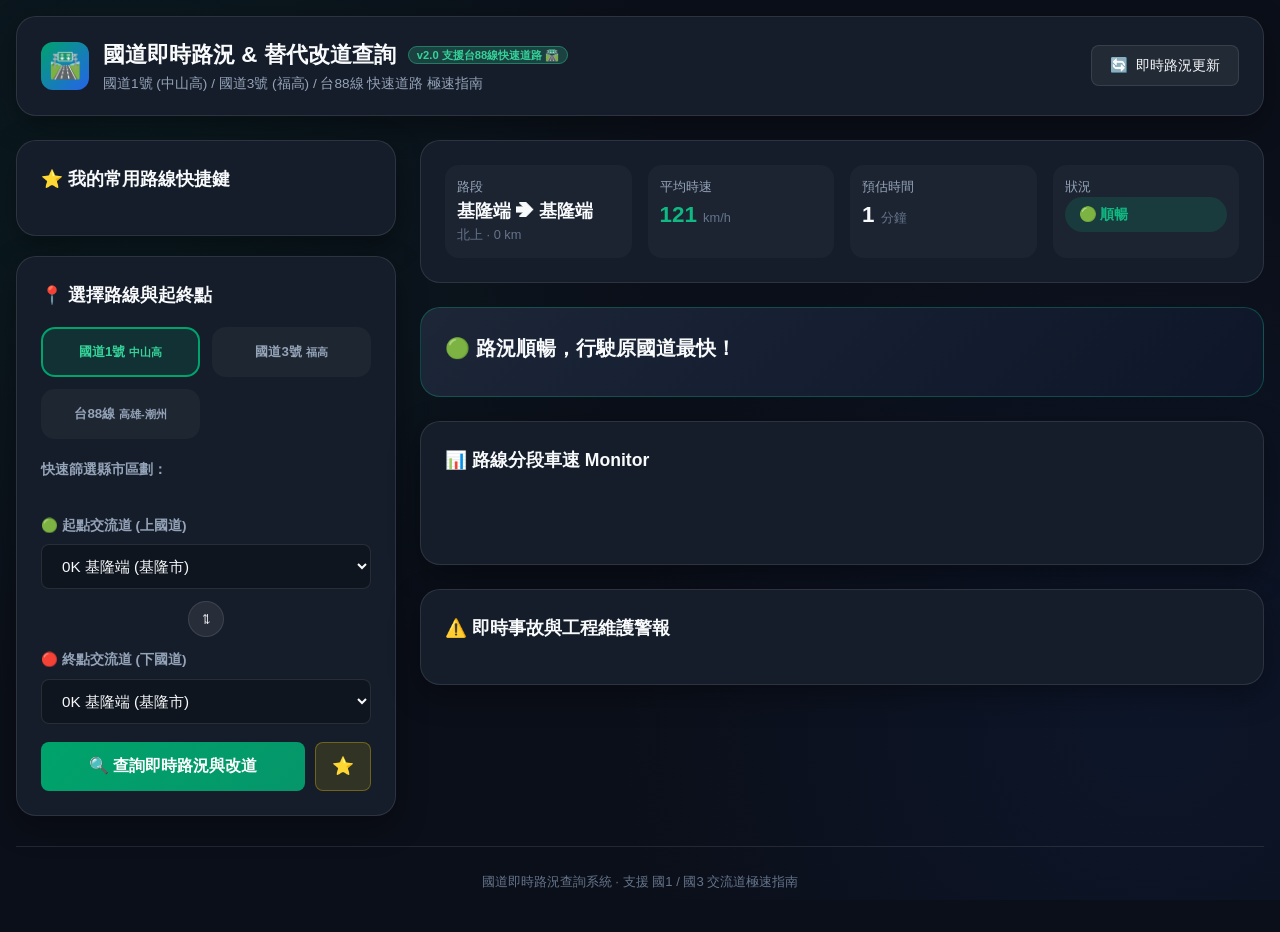
==== commit 7772bd2a: "Move saved bookmark routes card to top of sidebar v2.1" ====
--- a/freeway-standalone.html
+++ b/freeway-standalone.html
@@ -192,6 +192,11 @@
 
     <main class="main-layout">
       <aside class="sidebar">
+        <section class="card">
+          <h2 class="card-title">⭐ 我的常用路線快捷鍵</h2>
+          <div id="presetsList" class="presets-list"></div>
+        </section>
+
         <section class="card">
           <h2 class="card-title">📍 選擇路線與起終點</h2>
           <div class="highway-tabs">
@@ -227,11 +232,6 @@
             <button id="queryBtn" class="primary-btn">🔍 查詢即時路況與改道</button>
             <button id="bookmarkBtn" class="bookmark-btn">⭐️</button>
           </div>
-        </section>
-
-        <section class="card">
-          <h2 class="card-title">⭐ 我的常用路線快捷鍵</h2>
-          <div id="presetsList" class="presets-list"></div>
         </section>
       </aside>
 
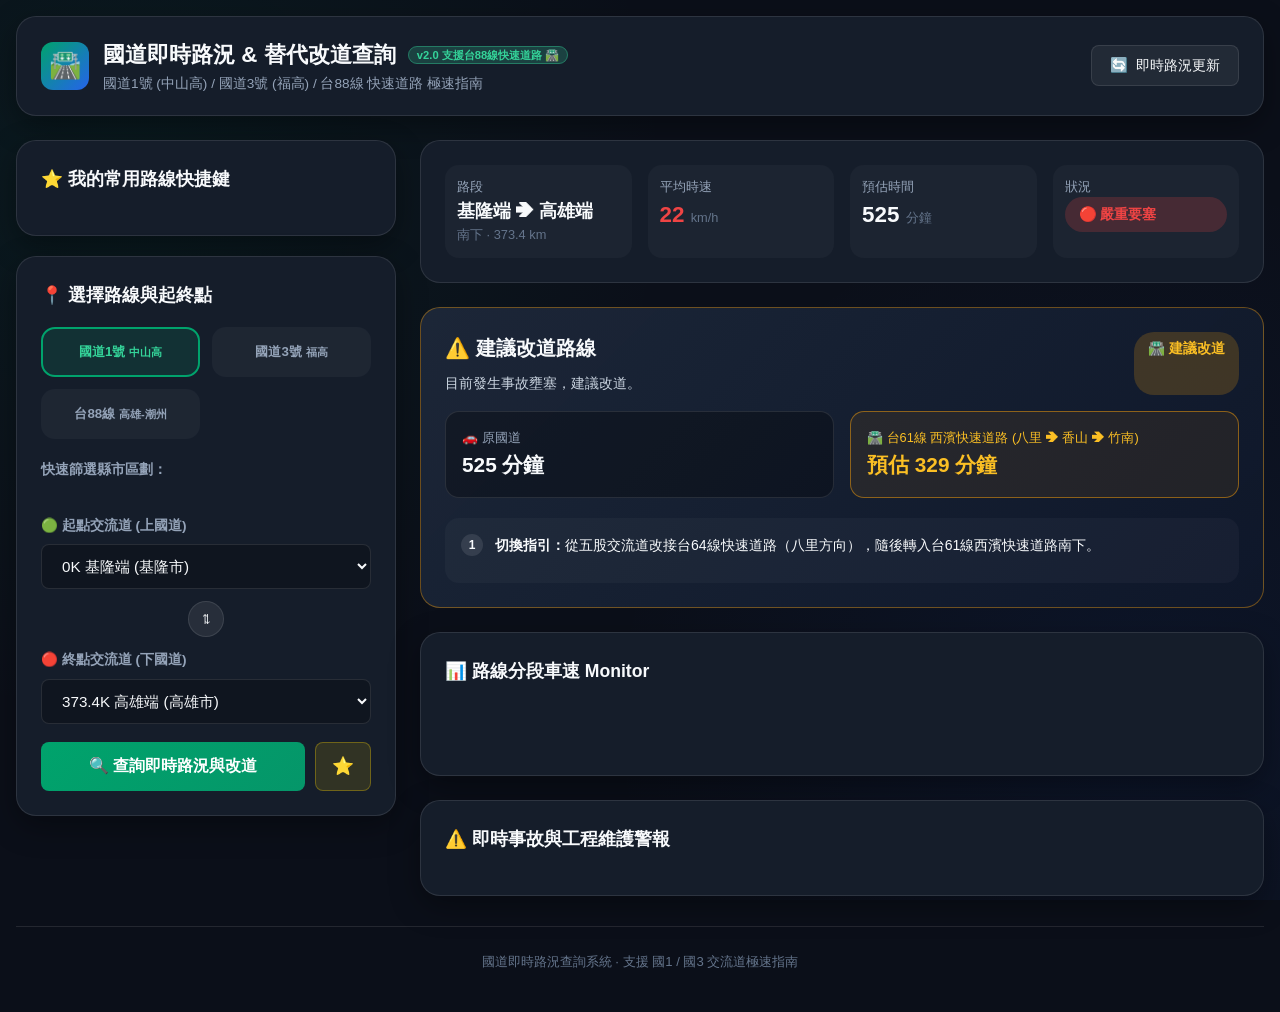
==== commit ca6a79eb: "Fix 台88線 tab click interchange selection handler v2.2" ====
--- a/freeway-standalone.html
+++ b/freeway-standalone.html
@@ -470,6 +470,9 @@
       startSel.appendChild(new Option(`${item.km}K ${item.name} (${item.county})`, item.id));
       endSel.appendChild(new Option(`${item.km}K ${item.name} (${item.county})`, item.id));
     });
+    if (hw.interchanges.length > 1) {
+      endSel.selectedIndex = hw.interchanges.length - 1;
+    }
   }
 
   function query() {
